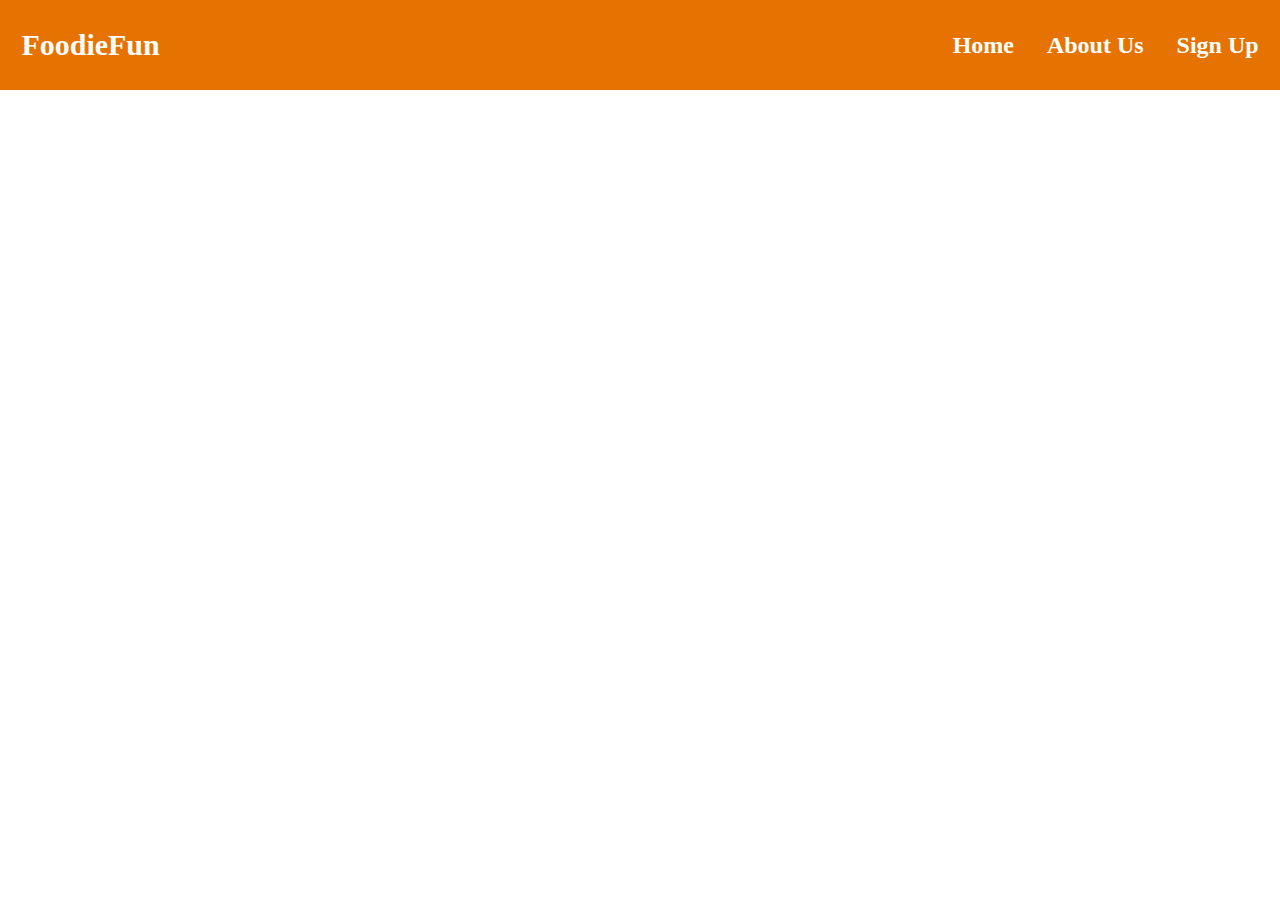
==== index.html @ bec787b6 "added reactsignup" ====
<!DOCTYPE html>
<html>
  <head>
    <title>Foodie Fun</title>
    <meta charset="utf-8"/>
    <meta name="viewport"  content="width=device-width, initial-scale= 1, user-scalable=no" />
    <link rel="stylesheet" href="css/index.css" />
  </head>
  <body>
    <!--start of container-->
    <div class="container">
      <header>
        <div class="logo-container">
          <h4><a href="#">FoodieFun</a></h4>
        </div>
        <nav>
          <h5><a href="#">Home</a></h5>
          <h5><a href="#">About Us</a></h5>
          <h5></a href="https://www.reactsignup.com">Sign Up</a></h5>
        </nav>
      </header>
    </div>
    <!--end of container-->
 </body>
</html>
---- css/index.css ----
/* CSS Reset
*/
html,
body,
div,
span,
applet,
object,
iframe,
h1,
h2,
h3,
h4,
h5,
h6,
p,
blockquote,
pre,
a,
abbr,
acronym,
address,
big,
cite,
code,
del,
dfn,
em,
img,
ins,
kbd,
q,
s,
samp,
small,
strike,
strong,
sub,
sup,
tt,
var,
b,
u,
i,
center,
dl,
dt,
dd,
ol,
ul,
li,
fieldset,
form,
label,
legend,
table,
caption,
tbody,
tfoot,
thead,
tr,
th,
td,
article,
aside,
canvas,
details,
embed,
figure,
figcaption,
footer,
header,
hgroup,
menu,
nav,
output,
ruby,
section,
summary,
time,
mark,
audio,
video {
  margin: 0;
  padding: 0;
  border: 0;
  font-size: 100%;
  font: inherit;
  vertical-align: baseline;
}
/* HTML5 display-role reset for older browsers */
article,
aside,
details,
figcaption,
figure,
footer,
header,
hgroup,
menu,
nav,
section {
  display: block;
}
body {
  line-height: 1;
}
ol,
ul {
  list-style: none;
}
blockquote,
q {
  quotes: none;
}
blockquote:before,
blockquote:after,
q:before,
q:after {
  content: "";
  content: none;
}
table {
  border-collapse: collapse;
  border-spacing: 0;
}
* {
  box-sizing: border-box;
  padding: 0;
  margin: 0;
}

html {
  font-size: 62.5%;
}

h5 {
  font-style: normal;
  font-weight: 600;
  font-size: 2.4rem;
  line-height: 3rem;
}

.container {
  width: 100%;
  margin: 0 auto;
  display: flex;
  justify-content: space-between;
  align-items: center;
  flex-direction: column;
}
header {
  width: 100%;
  min-height: 10vh;
  background: #e67300;
  color: #fff;
  padding: 0 1.67%;
  display: flex;
  justify-content: space-between;
  align-items: center;
}

header .logo-container h4 {
  font-size: 2.1rem;
  line-height: 2.6rem;
}

header .logo-container a {
color: #fff;
font-size: 3rem;
line-height: 3.8rem;
font-weight: bold;
font-style: normal;
text-decoration: none;
}

header nav {
  min-width: 306px;
  width: 20%;
  display: flex;
  justify-content: space-between;
  align-items: center;
}
header nav a {
  text-decoration: none;
  color: #fff;
}
header nav a:hover {
  font-weight: 700;
}
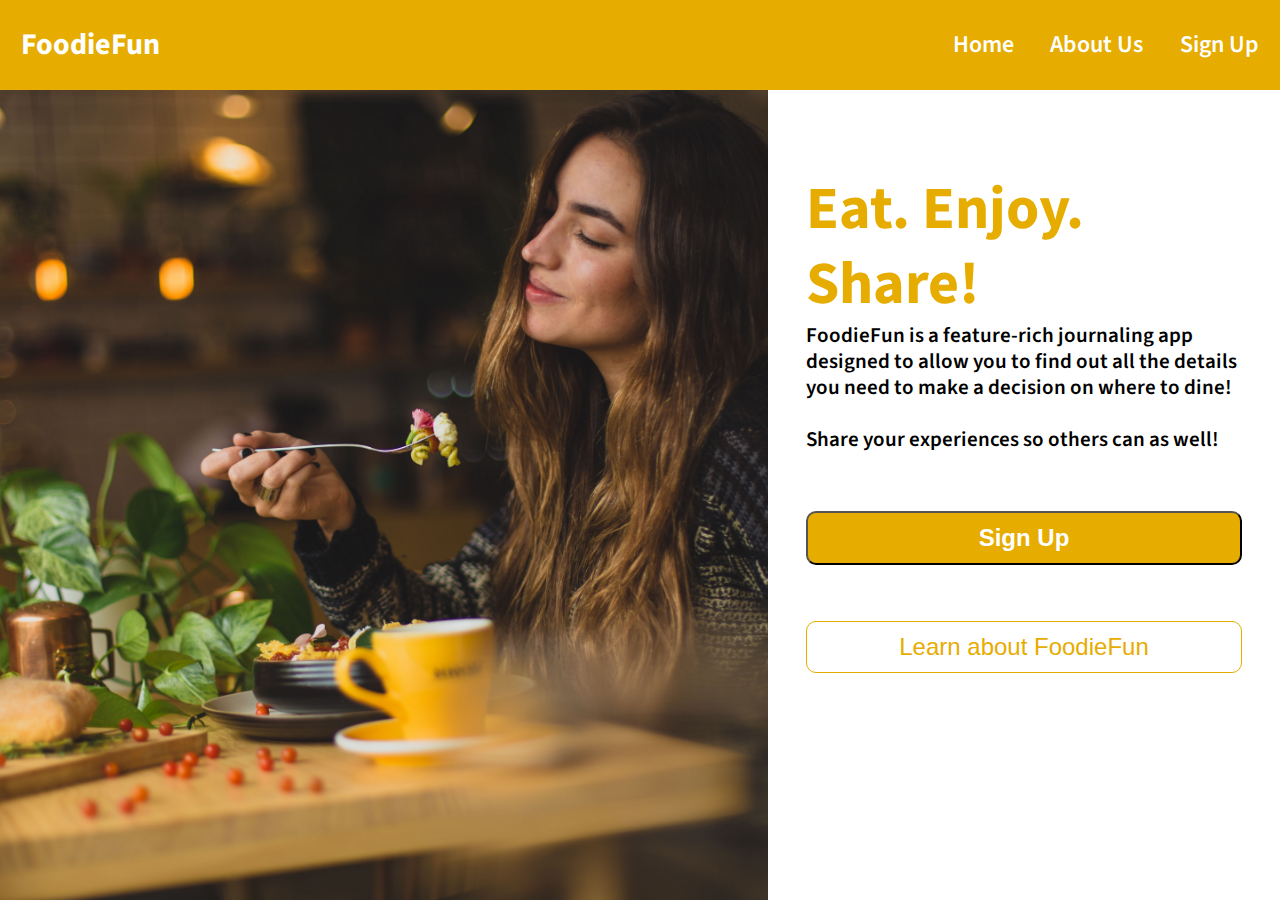
==== commit 9d738796: "built out home page" ====
--- a/index.html
+++ b/index.html
@@ -1,25 +1,101 @@
 <!DOCTYPE html>
-<html>
+<html lang="en">
   <head>
-    <title>Foodie Fun</title>
-    <meta charset="utf-8"/>
-    <meta name="viewport"  content="width=device-width, initial-scale= 1, user-scalable=no" />
+    <meta charset="UTF-8" />
+    <meta name="viewport" content="width=device-width, initial-scale=1.0" />
+    <meta http-equiv="X-UA-Compatible" content="ie=edge" />
+    <title>FoodieFun</title>
+    <link
+      href="https://fonts.googleapis.com/css?family=Source+Sans+Pro:400,600,700&display=swap"
+      rel="stylesheet"
+    />
+    
     <link rel="stylesheet" href="css/index.css" />
   </head>
   <body>
-    <!--start of container-->
+    <!--Container-->
     <div class="container">
+      <!--Header-->
       <header>
         <div class="logo-container">
           <h4><a href="#">FoodieFun</a></h4>
         </div>
+
         <nav>
-          <h5><a href="#">Home</a></h5>
-          <h5><a href="#">About Us</a></h5>
-          <h5></a href="https://www.reactsignup.com">Sign Up</a></h5>
+          <h5><a href="about/index.html" class="about-link">Home</a></h5>
+          <h5><a href="#" class="hide">About Us</a></h5>
+          <h5><a href="https://www.reactsignup.com">Sign Up</a></h5>
         </nav>
       </header>
+      <!--End Header-->
+
+      <!--Main section -->
+      <main class="main-landing-page">
+        <!--desktop styles for content starts here-->
+        <!--Hero area stars here-->
+        <section class="desktop hero-area">
+          <div class="hero-img-container">
+            <h2 class="tablet-banner-header">Eat. Enjoy. Share!</h2>
+            <!--image used as background-->
+          </div>
+        </section>
+        <!--Hero area ends here-->
+
+        <!--CTA area stars here-->
+        <section class="desktop cta-area">
+          <div class="banner-header">
+            <h2>Eat. Enjoy. Share!</h2>
+          </div>
+
+          <div class="desktop banner-desc">
+            <h6>
+              FoodieFun is a feature-rich journaling app designed to allow you to find out all the details you need to make a decision on where to dine!
+              <br />
+              <br />
+              Share your experiences so others can as well!
+            </h6>
+          </div>
+
+          <div class="desktop cta-btn-container">
+            <button class="signup">Sign Up</button>
+            
+            <button class="learn">
+              <a href="about/index.html" class="learn-link" target="_blank"
+                >Learn about FoodieFun</a
+              >
+            </button>
+          </div>
+        </section>
+        <!--CTA area ends here-->
+        <!--desktop styles for content ends here-->
+        
+        <!--Mobile content-->
+        <section class="mobile-content">
+          <div class="mobile-header">
+            <h5>Capture your Food Adventures</h5>
+            <br />
+            <h5>Sign-Up Now!</h5>
+          </div>
+
+          <div class="mobile-banner">
+            <div class="mobile-banner-img"></div>
+          </div>
+
+          <div class="mobile-cta-container">
+            <button>Sign-Up</button>
+
+            <button class="learn">
+              <a href="about/index.html" class="learn-link" target="_blank"
+                >About Us</a
+              >
+            </button>
+            
+          </div>
+        </section>
+        <!--End mobile content -->
+      </main>
+      <!--End Main section -->
     </div>
-    <!--end of container-->
- </body>
+    <!--End Container-->
+  </body>
 </html>--- a/css/index.css
+++ b/css/index.css
@@ -1,4 +1,6 @@
-/* CSS Reset
+/* http://meyerweb.com/eric/tools/css/reset/ 
+   v2.0 | 20110126
+   License: none (public domain)
 */
 html,
 body,
@@ -129,18 +131,49 @@
   padding: 0;
   margin: 0;
 }
-
 html {
   font-size: 62.5%;
 }
-
+html,
+body {
+  font-family: "Source Sans Pro", sans-serif;
+}
+h1 {
+  font-style: normal;
+  font-weight: bold;
+  font-size: 7.2rem;
+  line-height: 9.1rem;
+}
+h2 {
+  font-style: normal;
+  font-weight: bold;
+  font-size: 6rem;
+  line-height: 7.5rem;
+}
+h3 {
+  font-style: normal;
+  font-weight: bold;
+  font-size: 5rem;
+  line-height: 6.25rem;
+}
+h4 {
+  font-style: normal;
+  font-weight: bold;
+  font-size: 3rem;
+  line-height: 3.8rem;
+}
 h5 {
   font-style: normal;
   font-weight: 600;
   font-size: 2.4rem;
   line-height: 3rem;
 }
-
+h6 {
+  font-style: normal;
+  font-weight: 600;
+  font-size: 2.1rem;
+  line-height: 2.6rem;
+}
 .container {
   width: 100%;
   margin: 0 auto;
@@ -152,28 +185,51 @@
 header {
   width: 100%;
   min-height: 10vh;
-  background: #e67300;
+  background: #e6ac00;
   color: #fff;
   padding: 0 1.67%;
   display: flex;
   justify-content: space-between;
   align-items: center;
 }
-
-header .logo-container h4 {
-  font-size: 2.1rem;
-  line-height: 2.6rem;
-}
-
+@media (max-width: 375px) {
+  header {
+    padding: 5%;
+  }
+}
+@media (min-width: 376px) and (max-width: 768px) {
+  header {
+    flex-direction: column;
+  }
+}
+@media (max-width: 375px) {
+  header .logo-container {
+    display: flex;
+    justify-content: space-between;
+    align-items: center;
+    width: 40%;
+  }
+}
+@media (max-width: 375px) {
+  header .logo-container h4 {
+    font-size: 2.1rem;
+    line-height: 2.6rem;
+  }
+}
 header .logo-container a {
-color: #fff;
-font-size: 3rem;
-line-height: 3.8rem;
-font-weight: bold;
-font-style: normal;
-text-decoration: none;
-}
-
+  color: #fff;
+  font-size: 3rem;
+  line-height: 3.8rem;
+  font-weight: bold;
+  font-style: normal;
+  text-decoration: none;
+}
+@media (max-width: 375px) {
+  header .logo-container a {
+    font-size: 2.1rem;
+    line-height: 2.6rem;
+  }
+}
 header nav {
   min-width: 306px;
   width: 20%;
@@ -181,6 +237,11 @@
   justify-content: space-between;
   align-items: center;
 }
+@media (max-width: 375px) {
+  header nav {
+    min-width: 0;
+  }
+}
 header nav a {
   text-decoration: none;
   color: #fff;
@@ -188,9 +249,222 @@
 header nav a:hover {
   font-weight: 700;
 }
-
-
-
-
-
-
+@media (max-width: 375px) {
+  header nav a {
+    font-size: 2.1rem;
+    line-height: 2.6rem;
+  }
+}
+@media (max-width: 375px) {
+  header nav .about-link {
+    display: inline;
+  }
+}
+header nav .home-link {
+  display: none;
+}
+@media (max-width: 375px) {
+  header nav .home-link {
+    display: inline;
+  }
+}
+@media (max-width: 375px) {
+  header nav .hide {
+    display: none;
+  }
+}
+.main-landing-page {
+  width: 100%;
+  height: 90vh;
+  display: flex;
+  justify-content: space-between;
+  align-items: stretch;
+  
+  /*
+  Content Are - Mobile
+  */
+}
+@media (max-width: 375px) {
+  .main-landing-page {
+    justify-content: flex-end;
+    flex-direction: column-reverse;
+    align-items: center;
+    padding: 24px;
+  }
+}
+@media (min-width: 376px) and (max-width: 768px) {
+  .main-landing-page {
+    flex-direction: column;
+    height: auto;
+  }
+}
+@media (max-width: 375px) {
+  .main-landing-page .desktop {
+    display: none;
+  }
+}
+.main-landing-page .hero-area {
+  width: 60%;
+}
+@media (min-width: 376px) and (max-width: 768px) {
+  .main-landing-page .hero-area {
+    width: 100%;
+  }
+}
+.main-landing-page .hero-area .hero-img-container {
+  background: url("../images/restaurant.jpg") no-repeat center;
+  background-size: cover;
+  height: 100%;
+}
+@media (min-width: 376px) and (max-width: 768px) {
+  .main-landing-page .hero-area .hero-img-container {
+    height: 551px;
+    display: flex;
+    justify-content: center;
+    align-items: stretch;
+  }
+}
+.main-landing-page .hero-area .hero-img-container h2 {
+  display: none;
+}
+@media (min-width: 376px) and (max-width: 768px) {
+  .main-landing-page .hero-area .hero-img-container h2 {
+    display: inline-block;
+    width: 65%;
+    color: #e6ac00;
+    margin-top: 12%;
+    min-width: 280px;
+  }
+}
+.main-landing-page .cta-area {
+  width: 40%;
+  padding: 3%;
+  overflow-y: scroll;
+}
+@media (min-width: 376px) and (max-width: 768px) {
+  .main-landing-page .cta-area {
+    width: 100%;
+    padding: 3% 15%;
+  }
+}
+.main-landing-page .cta-area .banner-header {
+  margin-top: 10%;
+  color: #e6ac00;
+}
+@media (min-width: 376px) and (max-width: 768px) {
+  .main-landing-page .cta-area .banner-header {
+    display: none;
+  }
+}
+.main-landing-page .cta-area .banner-desc {
+  margin-bottom: 10%;
+}
+@media (min-width: 376px) and (max-width: 768px) {
+  .main-landing-page .cta-area .banner-desc {
+    margin-bottom: 5%;
+  }
+}
+.main-landing-page .cta-area .cta-btn-container {
+  line-height: 2rem;
+  font-size: 1.6rem;
+  color: #e6ac00;
+}
+.main-landing-page .cta-area .cta-btn-container button {
+  width: 100%;
+  background-color: #e6ac00;
+  font-size: 2.4rem;
+  color: #fff;
+  text-align: center;
+  line-height: 3rem;
+  font-weight: bold;
+  border-radius: 10px;
+  padding: 10px 0;
+  margin: 16px 0;
+  outline: none;
+}
+.main-landing-page .cta-area .cta-btn-container .learn {
+  background: #fff;
+  border: 0.5px solid #e6ac00;
+  margin-top: 40px;
+}
+.main-landing-page .cta-area .cta-btn-container .login {
+  color: #e6ac00;
+  font-size: 1.6rem;
+}
+.main-landing-page .cta-area .cta-btn-container .learn-link {
+  color: #e6ac00;
+  font-size: 2.4rem;
+  text-decoration: none;
+  font-weight: normal;
+}
+.main-landing-page .mobile-content {
+  display: none;
+}
+@media (max-width: 375px) {
+  .main-landing-page .mobile-content {
+    display: flex;
+    justify-content: space-between;
+    align-items: center;
+    flex-direction: column;
+    width: 100%;
+    height: 100%;
+  }
+}
+.main-landing-page .mobile-content .mobile-header h5 {
+  color: #e6ac00;
+  margin-bottom: 8px;
+  font-weight: bold;
+}
+.main-landing-page .mobile-content .mobile-banner {
+  width: 100%;
+  height: 320px;
+}
+.main-landing-page .mobile-content .mobile-banner .mobile-banner-img {
+  height: 100%;
+  background: url("../images/restaurant.jpg") no-repeat center;
+  background-size: cover;
+}
+.main-landing-page .mobile-content .mobile-cta-container {
+  width: 100%;
+  line-height: 2rem;
+  font-size: 1.6rem;
+  color: #e6ac00;
+  margin-bottom: 30px;
+}
+.main-landing-page .mobile-content .mobile-cta-container button {
+  width: 100%;
+  background-color: #e6ac00;
+  font-size: 2.4rem;
+  color: #fff;
+  text-align: center;
+  line-height: 3rem;
+  font-weight: bold;
+  border-radius: 10px;
+  padding: 10px 0;
+  margin: 16px 0;
+  outline: none;
+}
+.main-landing-page .mobile-content .mobile-cta-container .learn {
+  background: #fff;
+  border: 0.5px solid #e6ac00;
+}
+.main-landing-page .mobile-content .mobile-cta-container .login {
+  color: #e6ac00;
+  font-size: 1.6rem;
+  line-height: 2rem;
+}
+.main-landing-page .mobile-content .mobile-cta-container .learn-link {
+  color: #e6ac00;
+  font-size: 2.4rem;
+  text-decoration: none;
+  font-weight: normal;
+}
+
+
+
+
+
+
+
+
+
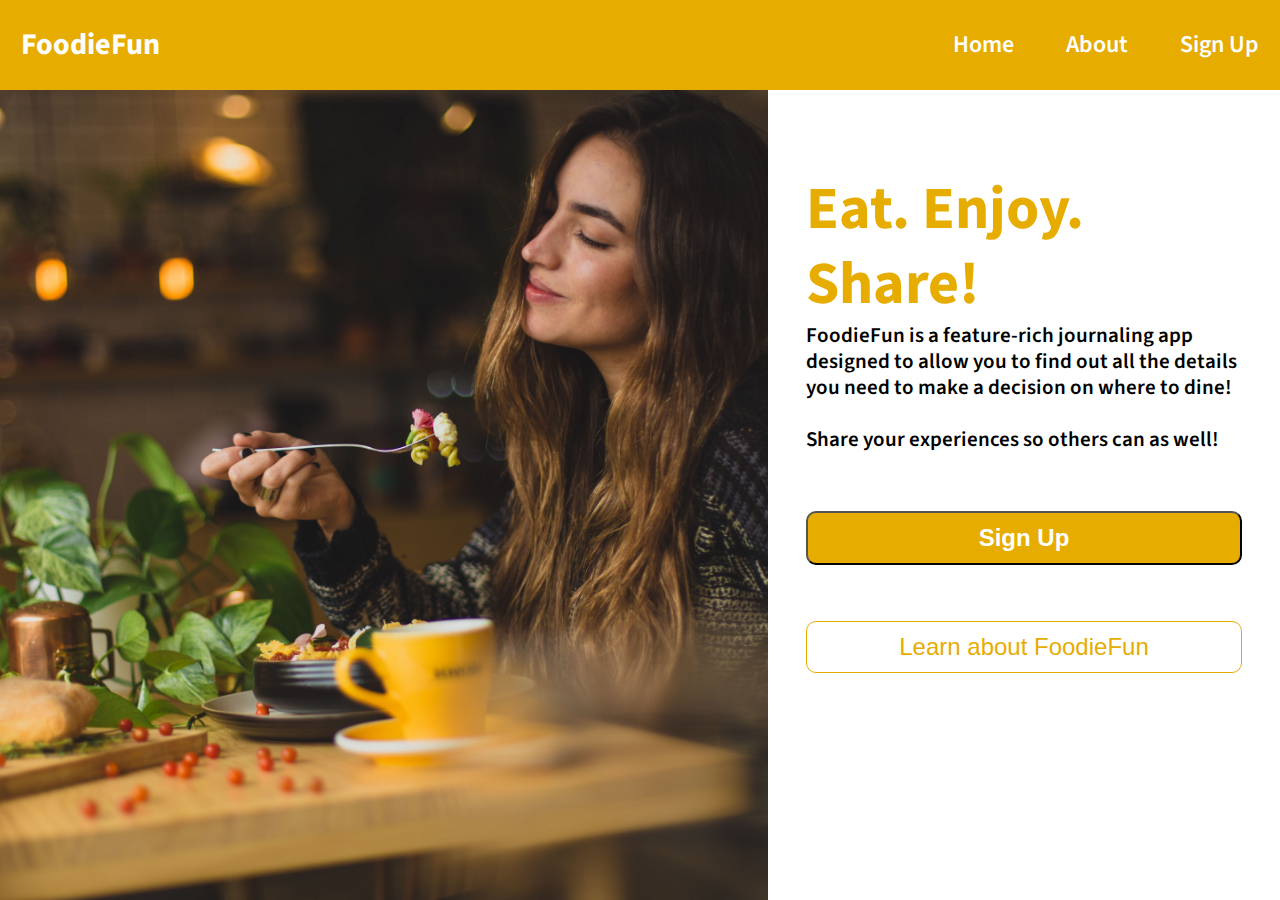
==== commit 3f93d43f: "starting about page" ====
--- a/index.html
+++ b/index.html
@@ -23,7 +23,7 @@
 
         <nav>
           <h5><a href="about/index.html" class="about-link">Home</a></h5>
-          <h5><a href="#" class="hide">About Us</a></h5>
+          <h5><a href="#" class="hide">About</a></h5>
           <h5><a href="https://www.reactsignup.com">Sign Up</a></h5>
         </nav>
       </header>
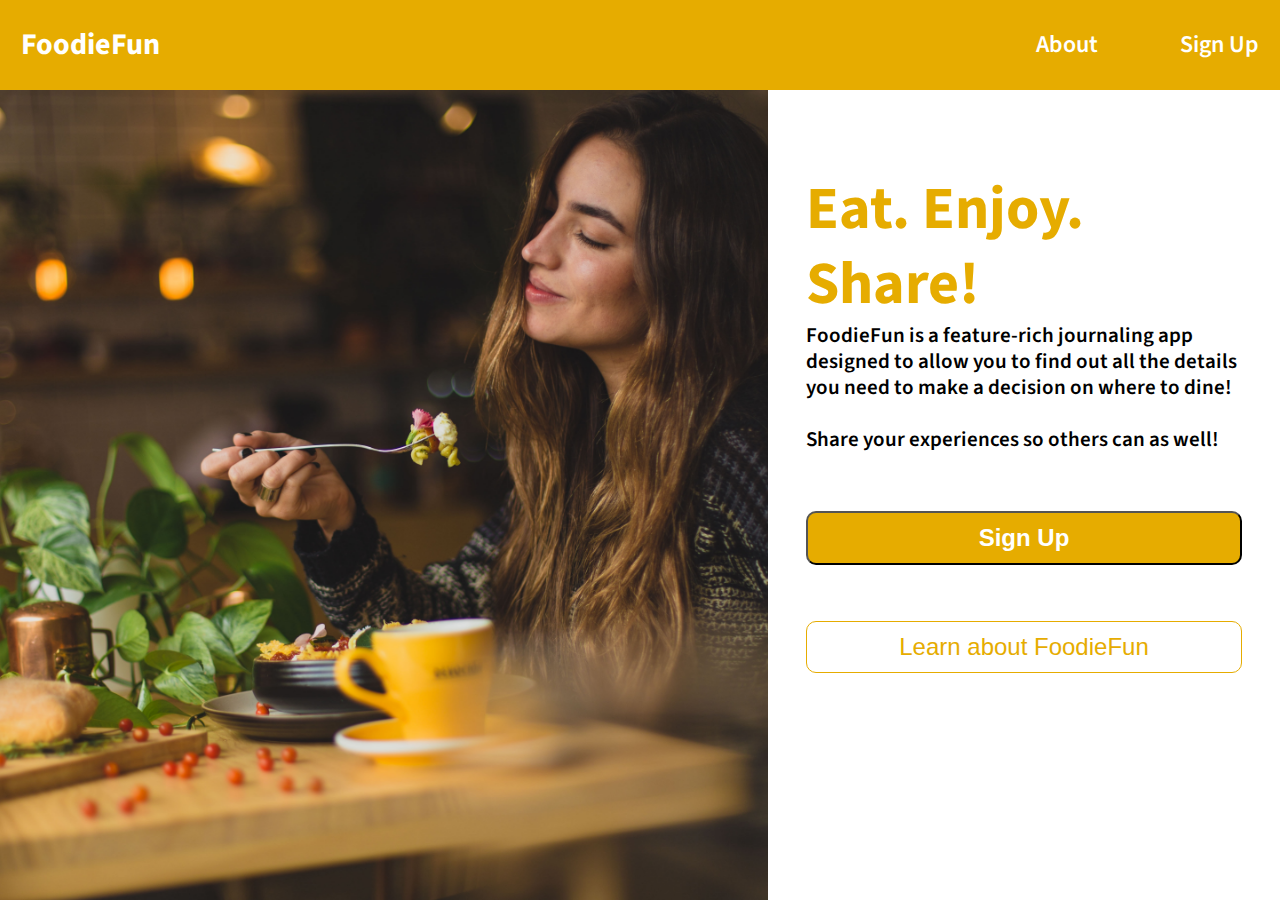
==== commit dc8fae44: "took out home page in Nav...decided to just go with About & Signup" ====
--- a/index.html
+++ b/index.html
@@ -22,8 +22,7 @@
         </div>
 
         <nav>
-          <h5><a href="about/index.html" class="about-link">Home</a></h5>
-          <h5><a href="#" class="hide">About</a></h5>
+          <h5><a href="about/index.html" class="about-link">About</a></h5>
           <h5><a href="https://www.reactsignup.com">Sign Up</a></h5>
         </nav>
       </header>
--- a/css/index.css
+++ b/css/index.css
@@ -231,8 +231,8 @@
   }
 }
 header nav {
-  min-width: 306px;
-  width: 20%;
+  min-width: 100px;
+  width: 18%;
   display: flex;
   justify-content: space-between;
   align-items: center;
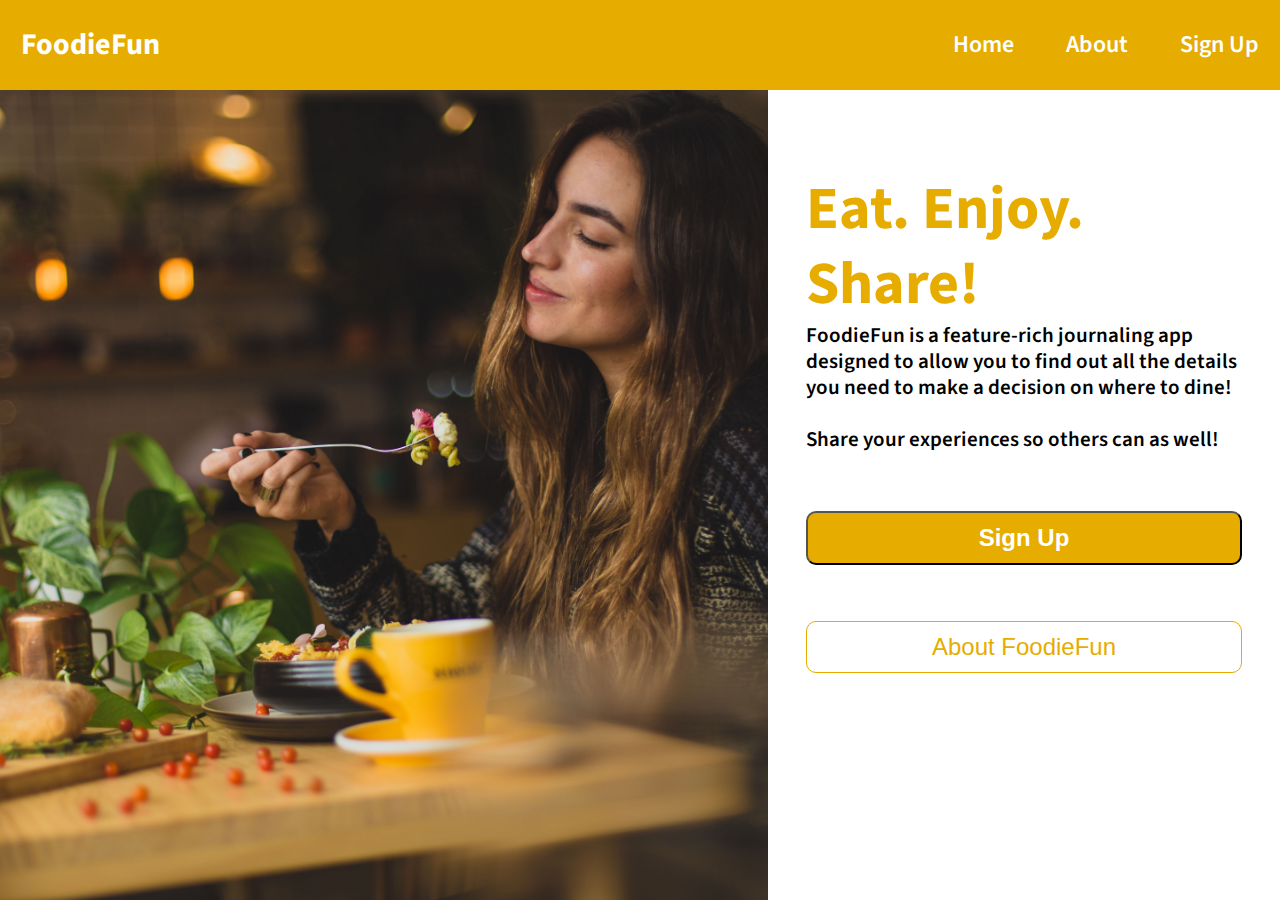
==== commit b8a9dc78: "made adjustments to media queries" ====
--- a/index.html
+++ b/index.html
@@ -1,5 +1,5 @@
 <!DOCTYPE html>
-<html lang="en">
+<html>
   <head>
     <meta charset="UTF-8" />
     <meta name="viewport" content="width=device-width, initial-scale=1.0" />
@@ -22,6 +22,7 @@
         </div>
 
         <nav>
+          <h5><a href="" >Home</a></h5>
           <h5><a href="about/index.html" class="about-link">About</a></h5>
           <h5><a href="https://www.reactsignup.com">Sign Up</a></h5>
         </nav>
@@ -30,7 +31,7 @@
 
       <!--Main section -->
       <main class="main-landing-page">
-        <!--desktop styles for content starts here-->
+        
         <!--Hero area stars here-->
         <section class="desktop hero-area">
           <div class="hero-img-container">
@@ -60,38 +61,13 @@
             
             <button class="learn">
               <a href="about/index.html" class="learn-link" target="_blank"
-                >Learn about FoodieFun</a
+                >About FoodieFun</a
               >
             </button>
           </div>
         </section>
         <!--CTA area ends here-->
-        <!--desktop styles for content ends here-->
-        
-        <!--Mobile content-->
-        <section class="mobile-content">
-          <div class="mobile-header">
-            <h5>Capture your Food Adventures</h5>
-            <br />
-            <h5>Sign-Up Now!</h5>
-          </div>
-
-          <div class="mobile-banner">
-            <div class="mobile-banner-img"></div>
-          </div>
-
-          <div class="mobile-cta-container">
-            <button>Sign-Up</button>
-
-            <button class="learn">
-              <a href="about/index.html" class="learn-link" target="_blank"
-                >About Us</a
-              >
-            </button>
-            
-          </div>
-        </section>
-        <!--End mobile content -->
+             
       </main>
       <!--End Main section -->
     </div>
--- a/css/index.css
+++ b/css/index.css
@@ -231,8 +231,8 @@
   }
 }
 header nav {
-  min-width: 100px;
-  width: 18%;
+  min-width: 306px;
+  width: 20%;
   display: flex;
   justify-content: space-between;
   align-items: center;
@@ -280,11 +280,9 @@
   justify-content: space-between;
   align-items: stretch;
   
-  /*
-  Content Are - Mobile
-  */
-}
-@media (max-width: 375px) {
+  /* Mobile */
+}
+@media (max-width: 500px) {
   .main-landing-page {
     justify-content: flex-end;
     flex-direction: column-reverse;
@@ -312,7 +310,7 @@
   }
 }
 .main-landing-page .hero-area .hero-img-container {
-  background: url("../images/restaurant.jpg") no-repeat center;
+  background: url("../images/restaurant.jpg") no-repeat center center;
   background-size: cover;
   height: 100%;
 }
@@ -400,7 +398,7 @@
 .main-landing-page .mobile-content {
   display: none;
 }
-@media (max-width: 375px) {
+@media (max-width: 500px) {
   .main-landing-page .mobile-content {
     display: flex;
     justify-content: space-between;
@@ -421,7 +419,6 @@
 }
 .main-landing-page .mobile-content .mobile-banner .mobile-banner-img {
   height: 100%;
-  background: url("../images/restaurant.jpg") no-repeat center;
   background-size: cover;
 }
 .main-landing-page .mobile-content .mobile-cta-container {
@@ -460,11 +457,5 @@
   font-weight: normal;
 }
 
+/* About Page */
 
-
-
-
-
-
-
-
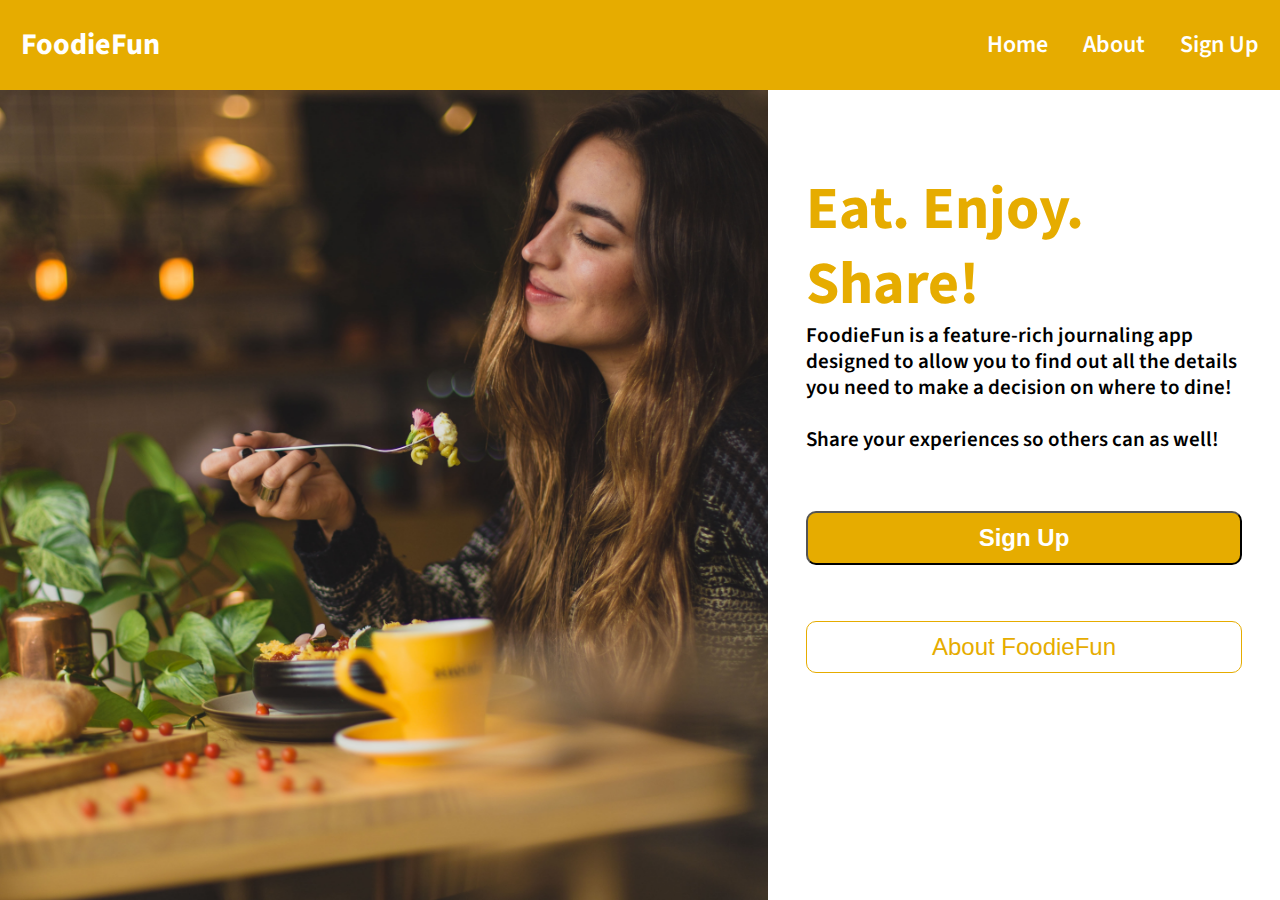
==== commit 9e45acdb: "added less file structure" ====
--- a/index.html
+++ b/index.html
@@ -18,7 +18,7 @@
       <!--Header-->
       <header>
         <div class="logo-container">
-          <h4><a href="#">FoodieFun</a></h4>
+          <h4><a>FoodieFun</h4>
         </div>
 
         <nav>
--- a/css/index.css
+++ b/css/index.css
@@ -185,7 +185,7 @@
 header {
   width: 100%;
   min-height: 10vh;
-  background: #e6ac00;
+  background: #E6AC00;
   color: #fff;
   padding: 0 1.67%;
   display: flex;
@@ -279,10 +279,9 @@
   display: flex;
   justify-content: space-between;
   align-items: stretch;
-  
-  /* Mobile */
-}
-@media (max-width: 500px) {
+  /* Mobile Content */
+}
+@media (max-width: 375px) {
   .main-landing-page {
     justify-content: flex-end;
     flex-direction: column-reverse;
@@ -329,7 +328,7 @@
   .main-landing-page .hero-area .hero-img-container h2 {
     display: inline-block;
     width: 65%;
-    color: #e6ac00;
+    color: #E6AC00;
     margin-top: 12%;
     min-width: 280px;
   }
@@ -347,7 +346,7 @@
 }
 .main-landing-page .cta-area .banner-header {
   margin-top: 10%;
-  color: #e6ac00;
+  color: #E6AC00;
 }
 @media (min-width: 376px) and (max-width: 768px) {
   .main-landing-page .cta-area .banner-header {
@@ -365,11 +364,11 @@
 .main-landing-page .cta-area .cta-btn-container {
   line-height: 2rem;
   font-size: 1.6rem;
-  color: #e6ac00;
+  color: #E6AC00;
 }
 .main-landing-page .cta-area .cta-btn-container button {
   width: 100%;
-  background-color: #e6ac00;
+  background-color: #E6AC00;
   font-size: 2.4rem;
   color: #fff;
   text-align: center;
@@ -382,15 +381,15 @@
 }
 .main-landing-page .cta-area .cta-btn-container .learn {
   background: #fff;
-  border: 0.5px solid #e6ac00;
+  border: 0.5px solid #E6AC00;
   margin-top: 40px;
 }
 .main-landing-page .cta-area .cta-btn-container .login {
-  color: #e6ac00;
+  color: #E6AC00;
   font-size: 1.6rem;
 }
 .main-landing-page .cta-area .cta-btn-container .learn-link {
-  color: #e6ac00;
+  color: #E6AC00;
   font-size: 2.4rem;
   text-decoration: none;
   font-weight: normal;
@@ -398,7 +397,7 @@
 .main-landing-page .mobile-content {
   display: none;
 }
-@media (max-width: 500px) {
+@media (max-width: 375px) {
   .main-landing-page .mobile-content {
     display: flex;
     justify-content: space-between;
@@ -409,7 +408,7 @@
   }
 }
 .main-landing-page .mobile-content .mobile-header h5 {
-  color: #e6ac00;
+  color: #E6AC00;
   margin-bottom: 8px;
   font-weight: bold;
 }
@@ -419,18 +418,19 @@
 }
 .main-landing-page .mobile-content .mobile-banner .mobile-banner-img {
   height: 100%;
+  background: url("../images/restaurant.jpg") no-repeat center;
   background-size: cover;
 }
 .main-landing-page .mobile-content .mobile-cta-container {
   width: 100%;
   line-height: 2rem;
   font-size: 1.6rem;
-  color: #e6ac00;
+  color: #E6AC00;
   margin-bottom: 30px;
 }
 .main-landing-page .mobile-content .mobile-cta-container button {
   width: 100%;
-  background-color: #e6ac00;
+  background-color: #E6AC00;
   font-size: 2.4rem;
   color: #fff;
   text-align: center;
@@ -443,15 +443,15 @@
 }
 .main-landing-page .mobile-content .mobile-cta-container .learn {
   background: #fff;
-  border: 0.5px solid #e6ac00;
+  border: 0.5px solid #E6AC00;
 }
 .main-landing-page .mobile-content .mobile-cta-container .login {
-  color: #e6ac00;
+  color: #E6AC00;
   font-size: 1.6rem;
   line-height: 2rem;
 }
 .main-landing-page .mobile-content .mobile-cta-container .learn-link {
-  color: #e6ac00;
+  color: #E6AC00;
   font-size: 2.4rem;
   text-decoration: none;
   font-weight: normal;
@@ -459,3 +459,31 @@
 
 /* About Page */
 
+.main-about-page {
+  width: 100%;
+  display: flex;
+  justify-content: space-between;
+  align-items: stretch;
+}
+
+.main-about-page .team {
+  width: 62%;
+  padding: 1.22% 2.68% 4.07%;
+}
+
+.main-about-page .team .about-banner {
+  display: flex;
+  justify-content: flex-end;
+  align-items: stretch;
+}
+
+.main-about-page .team .about-banner h4 {
+  text-align: right;
+  color: #E6AC00;
+  width: 100%;
+}
+
+.main-about-page .team-members {
+  width: 76%;
+}
+
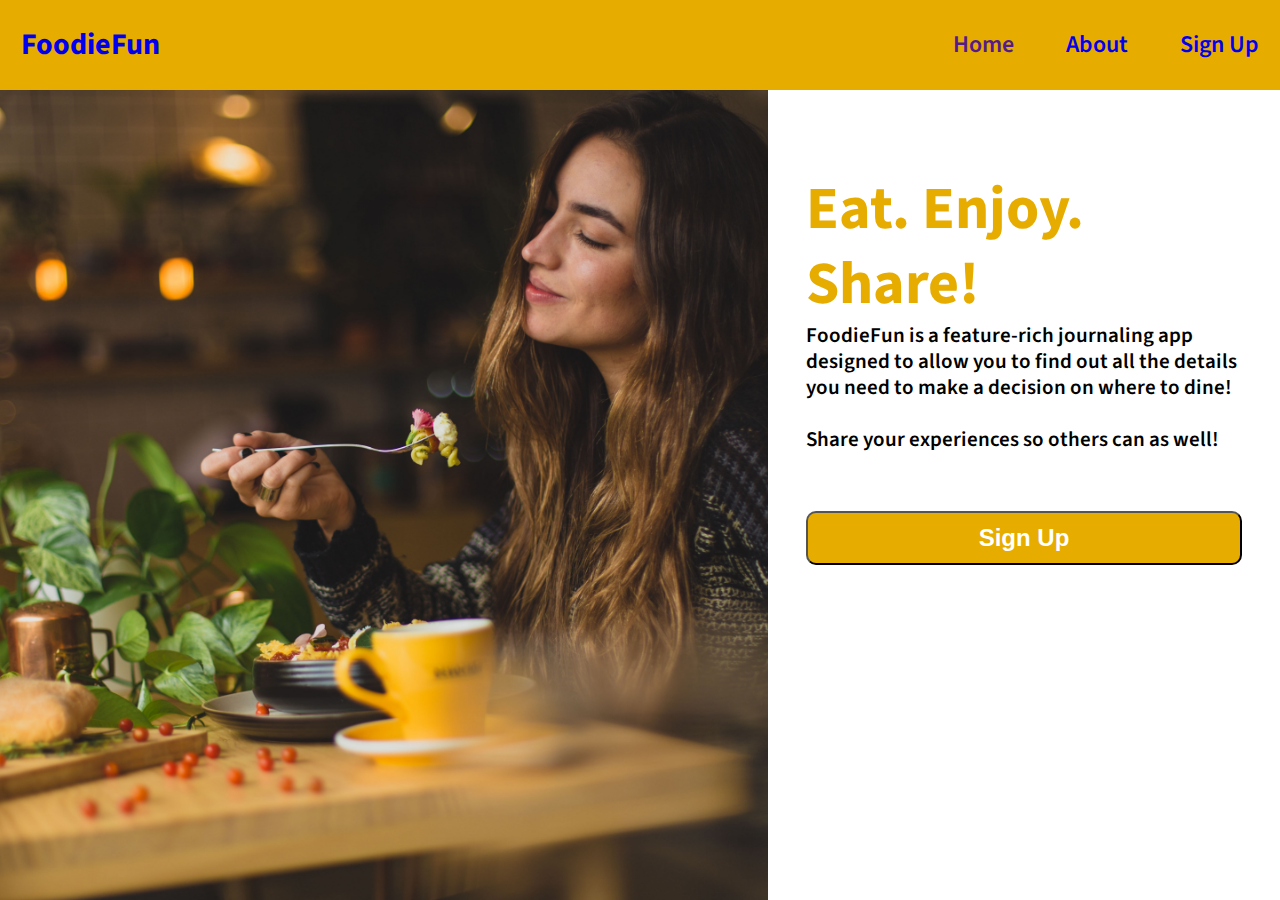
==== commit b8bb6723: "finished project" ====
--- a/index.html
+++ b/index.html
@@ -1,76 +1,69 @@
 <!DOCTYPE html>
-<html>
-  <head>
-    <meta charset="UTF-8" />
-    <meta name="viewport" content="width=device-width, initial-scale=1.0" />
-    <meta http-equiv="X-UA-Compatible" content="ie=edge" />
-    <title>FoodieFun</title>
-    <link
-      href="https://fonts.googleapis.com/css?family=Source+Sans+Pro:400,600,700&display=swap"
-      rel="stylesheet"
-    />
-    
-    <link rel="stylesheet" href="css/index.css" />
-  </head>
-  <body>
-    <!--Container-->
-    <div class="container">
-      <!--Header-->
-      <header>
-        <div class="logo-container">
-          <h4><a>FoodieFun</h4>
-        </div>
+	<html lang="en">
+	  <head>
+	    <meta charset="UTF-8" />
+	    <meta name="viewport" content="width=device-width, initial-scale=1.0" />
+	    <meta http-equiv="X-UA-Compatible" content="ie=edge" />
+	    <title>FoodieFun</title>
+	    <link
+	      href="https://fonts.googleapis.com/css?family=Source+Sans+Pro:400,600,700&display=swap"
+	      rel="stylesheet"
+	    />
+	    <link rel="stylesheet" href="css/index.css" />
+	  </head>
+	  <body>
+	    <!--start of container-->
+	    <div class="container">
+	      <!--Header stars here-->
+	      <header>
+	        <div class="logo-container">
+	          <h4><a href="#">FoodieFun</a></h4>
+	        </div>
+	        <nav>
+	          <h5><a href="" class="about-link">Home</a></h5>
+	          <h5><a href="about/index.html" class="about-link"class="hide">About</a></h5>
+	          <h5><a href="#" class="hide">Sign Up</a></h5>
+	        </nav>
+	      </header>
+	      <!--Header ends here-->
+	
+	      <!--Main section stars here-->
+	      <main class="main-landing-page">
+	        <!--desktop styles for content starts here-->
+	        <!--Hero area stars here-->
+	        <section class="desktop hero-area">
+	          <div class="hero-img-container">
+	            <h2 class="tablet-banner-header">Eat. Enjoy. Share!</h2>
+	          </div>
+	        </section>
+	        <!--Hero area ends here-->
+	
+	        <!--CTA area starts here-->
+	        <section class="desktop cta-area">
+	          <div class="banner-header">
+	            <h2>Eat. Enjoy. Share!</h2>
+	          </div>
+	
+	          <div class="desktop banner-desc">
+	            <h6>
+	              FoodieFun is a feature-rich journaling app designed to allow you to find out all the details you need to make a decision on where to dine!
+	              <br>
+	              <br>
+	              Share your experiences so others can as well!
+	            </h6>
+	          </div>
 
-        <nav>
-          <h5><a href="" >Home</a></h5>
-          <h5><a href="about/index.html" class="about-link">About</a></h5>
-          <h5><a href="https://www.reactsignup.com">Sign Up</a></h5>
-        </nav>
-      </header>
-      <!--End Header-->
-
-      <!--Main section -->
-      <main class="main-landing-page">
-        
-        <!--Hero area stars here-->
-        <section class="desktop hero-area">
-          <div class="hero-img-container">
-            <h2 class="tablet-banner-header">Eat. Enjoy. Share!</h2>
-            <!--image used as background-->
-          </div>
-        </section>
-        <!--Hero area ends here-->
-
-        <!--CTA area stars here-->
-        <section class="desktop cta-area">
-          <div class="banner-header">
-            <h2>Eat. Enjoy. Share!</h2>
-          </div>
-
-          <div class="desktop banner-desc">
-            <h6>
-              FoodieFun is a feature-rich journaling app designed to allow you to find out all the details you need to make a decision on where to dine!
-              <br />
-              <br />
-              Share your experiences so others can as well!
-            </h6>
-          </div>
-
-          <div class="desktop cta-btn-container">
-            <button class="signup">Sign Up</button>
-            
-            <button class="learn">
-              <a href="about/index.html" class="learn-link" target="_blank"
-                >About FoodieFun</a
-              >
-            </button>
-          </div>
-        </section>
-        <!--CTA area ends here-->
-             
-      </main>
-      <!--End Main section -->
-    </div>
-    <!--End Container-->
-  </body>
-</html>+	          <div class="desktop cta-btn-container">
+	            <button class="signup">Sign Up</button>
+	          </div>
+	        </section>
+	        <!--CTA area ends here-->
+	        <!--desktop styles for content ends here-->
+	      	       
+	      </main>
+	      <!--Main section ends here-->
+	    </div>
+	    <!--end of container-->
+	  </body>
+	</html>
+	
--- a/css/index.css
+++ b/css/index.css
@@ -1,7 +1,7 @@
 /* http://meyerweb.com/eric/tools/css/reset/ 
-   v2.0 | 20110126
-   License: none (public domain)
-*/
+	   v2.0 | 20110126
+	   License: none (public domain)
+	*/
 html,
 body,
 div,
@@ -186,7 +186,6 @@
   width: 100%;
   min-height: 10vh;
   background: #E6AC00;
-  color: #fff;
   padding: 0 1.67%;
   display: flex;
   justify-content: space-between;
@@ -195,11 +194,6 @@
 @media (max-width: 375px) {
   header {
     padding: 5%;
-  }
-}
-@media (min-width: 376px) and (max-width: 768px) {
-  header {
-    flex-direction: column;
   }
 }
 @media (max-width: 375px) {
@@ -217,7 +211,6 @@
   }
 }
 header .logo-container a {
-  color: #fff;
   font-size: 3rem;
   line-height: 3.8rem;
   font-weight: bold;
@@ -244,7 +237,6 @@
 }
 header nav a {
   text-decoration: none;
-  color: #fff;
 }
 header nav a:hover {
   font-weight: 700;
@@ -279,7 +271,7 @@
   display: flex;
   justify-content: space-between;
   align-items: stretch;
-  /* Mobile Content */
+  /* Mobile */
 }
 @media (max-width: 375px) {
   .main-landing-page {
@@ -309,7 +301,7 @@
   }
 }
 .main-landing-page .hero-area .hero-img-container {
-  background: url("../images/restaurant.jpg") no-repeat center center;
+  background: url("../images/restaurant.jpg") no-repeat center;
   background-size: cover;
   height: 100%;
 }
@@ -379,21 +371,6 @@
   margin: 16px 0;
   outline: none;
 }
-.main-landing-page .cta-area .cta-btn-container .learn {
-  background: #fff;
-  border: 0.5px solid #E6AC00;
-  margin-top: 40px;
-}
-.main-landing-page .cta-area .cta-btn-container .login {
-  color: #E6AC00;
-  font-size: 1.6rem;
-}
-.main-landing-page .cta-area .cta-btn-container .learn-link {
-  color: #E6AC00;
-  font-size: 2.4rem;
-  text-decoration: none;
-  font-weight: normal;
-}
 .main-landing-page .mobile-content {
   display: none;
 }
@@ -441,49 +418,308 @@
   margin: 16px 0;
   outline: none;
 }
-.main-landing-page .mobile-content .mobile-cta-container .learn {
-  background: #fff;
-  border: 0.5px solid #E6AC00;
-}
-.main-landing-page .mobile-content .mobile-cta-container .login {
-  color: #E6AC00;
-  font-size: 1.6rem;
-  line-height: 2rem;
-}
-.main-landing-page .mobile-content .mobile-cta-container .learn-link {
-  color: #E6AC00;
-  font-size: 2.4rem;
-  text-decoration: none;
-  font-weight: normal;
-}
-
 /* About Page */
-
 .main-about-page {
   width: 100%;
   display: flex;
   justify-content: space-between;
   align-items: stretch;
 }
-
 .main-about-page .team {
   width: 62%;
   padding: 1.22% 2.68% 4.07%;
 }
-
+@media (max-width: 375px) {
+  .main-about-page .team {
+    width: 100%;
+    background: none;
+    padding: 0 24px 15px;
+  }
+}
+@media (min-width: 376px) and (max-width: 768px) {
+  .main-about-page .team {
+    width: 100%;
+    display: flex;
+    justify-content: center;
+    align-items: center;
+    flex-direction: column;
+    padding: 7.5% 15%;
+  }
+}
 .main-about-page .team .about-banner {
   display: flex;
   justify-content: flex-end;
   align-items: stretch;
 }
-
-.main-about-page .team .about-banner h4 {
+.main-about-page .team .about-banner h1 {
   text-align: right;
   color: #E6AC00;
   width: 100%;
 }
-
+@media (max-width: 375px) {
+  .main-about-page .team .about-banner h1 {
+    display: none;
+  }
+}
+@media (min-width: 376px) and (max-width: 768px) {
+  .main-about-page .team .about-banner h1 {
+    font-size: 6rem;
+    line-height: 7.5rem;
+    margin-bottom: 32px;
+  }
+}
 .main-about-page .team-members {
   width: 76%;
 }
-
+@media (max-width: 375px) {
+  .main-about-page .team-members {
+    width: 100%;
+  }
+}
+.main-about-page .team-members .team-members-title h2 {
+  color: #E6AC00;
+  margin: 1.52% 0 2.85%;
+}
+@media (max-width: 375px) {
+  .main-about-page .team-members .team-members-title h2 {
+    margin: 0 0 16px;
+    font-size: 3rem;
+    line-height: 3.8rem;
+  }
+}
+@media (min-width: 376px) and (max-width: 768px) {
+  .main-about-page .team-members .team-members-title h2 {
+    font-size: 3rem;
+    line-height: 3.8rem;
+  }
+}
+.main-about-page .team-members .gallery {
+  display: flex;
+  justify-content: space-between;
+  align-items: stretch;
+  flex-wrap: wrap;
+}
+.main-about-page .team-members .gallery .team-members-info {
+  width: 49%;
+  min-width: 210px;
+  margin-bottom: 6%;
+  max-width: 400px;
+  height: 330px;
+}
+.main-about-page .img-container {
+  height: 60%;
+  width: 100%;
+}
+.main-about-page .img-container img {
+  width: 100%;
+  height: 100%;
+  object-fit: cover;
+  object-position: 50% 60%;
+}
+.main-about-page .team-members-info-container {
+  padding: 2%;
+  display: flex;
+  justify-content: space-between;
+  align-items: stretch;
+  flex-direction: column;
+}
+@media (min-width: 376px) and (max-width: 768px) {
+  .main-about-page .team-members-info-container {
+    flex-direction: row;
+    align-items: flex-start;
+    padding-bottom: 0;
+    margin-top: 20px;
+  }
+}
+.main-about-page .team-members-info-container h5 {
+  font-weight: bold;
+}
+@media (max-width: 375px) {
+  .main-about-page .team-members-info-container h5 {
+    font-size: 2.1rem;
+    line-height: 2.6rem;
+  }
+}
+@media (min-width: 376px) and (max-width: 768px) {
+  .main-about-page .team-members-info-container h5 {
+    width: 25%;
+    font-size: 2.1rem;
+    line-height: 2.6rem;
+  }
+}
+.main-about-page .team-members-info-container h6 {
+  margin: 1% 0 2% 0;
+  font-weight: normal;
+}
+@media (max-width: 375px) {
+  .main-about-page .team-members-info-container h6 {
+    font-size: 1.6rem;
+    line-height: 2rem;
+  }
+}
+@media (min-width: 376px) and (max-width: 768px) {
+  .main-about-page .team-members-info-container h6 {
+    width: 45%;
+    font-size: 1.6rem;
+    line-height: 2rem;
+    text-align: center;
+  }
+}
+.main-about-page .tablet-about-foodie {
+  display: none;
+}
+@media (min-width: 376px) and (max-width: 768px) {
+  .main-about-page .tablet-about-foodie {
+    display: inline-block;
+    width: 100%;
+  }
+}
+.about-foodie {
+  width: 38%;
+  padding: 1.22% 1.5% 4.07%;
+  overflow: hidden;
+}
+@media (min-width: 376px) and (max-width: 768px) {
+  .about-foodie {
+    display: none;
+  }
+}
+.about-foodie .mobile-title {
+  display: none;
+}
+@media (max-width: 375px) {
+  .about-foodie .mobile-title {
+    display: block;
+    text-align: center;
+    margin: 32px 0;
+    color: #E6AC00;
+    font-size: 4.8rem;
+    line-height: 6rem;
+  }
+}
+@media (max-width: 375px) {
+  .about-foodie {
+    width: 100%;
+    padding: 0 24px 16px 24px;
+  }
+}
+.about-foodie .pseudo {
+  height: 5%;
+}
+@media (max-width: 375px) {
+  .about-foodie .pseudo {
+    display: none;
+  }
+}
+@media (min-width: 376px) and (max-width: 768px) {
+  .about-foodie .pseudo {
+    display: none;
+  }
+}
+.about-foodie .about-foodie-title {
+  margin: 2.52% 0 5.87%;
+  color: #E6AC00;
+  width: 80%;
+  height: 9.71%;
+}
+@media (max-width: 375px) {
+  .about-foodie .about-foodie-title {
+    width: 100%;
+  }
+}
+.about-foodie .about-foodie-title h2 {
+  margin-bottom: 9.17%;
+}
+@media (max-width: 375px) {
+  .about-foodie .about-foodie-title h2 {
+    font-size: 3rem;
+    line-height: 3.8rem;
+  }
+}
+@media (min-width: 376px) and (max-width: 768px) {
+  .about-foodie .about-foodie-title h2 {
+    font-size: 3rem;
+    line-height: 3.8rem;
+  }
+}
+.about-foodie .about-foodie-title h4 {
+  min-width: 320px;
+}
+@media (max-width: 375px) {
+  .about-foodie .about-foodie-title h4 {
+    font-size: 2.1rem;
+    line-height: 2.6rem;
+  }
+}
+@media (min-width: 376px) and (max-width: 768px) {
+  .about-foodie .about-foodie-title h4 {
+    font-size: 2.1rem;
+    line-height: 2.6rem;
+  }
+}
+@media (max-width: 375px) {
+  .about-foodie .about-foodie-container {
+    margin-bottom: 5%;
+  }
+}
+@media (min-width: 376px) and (max-width: 768px) {
+  .about-foodie .about-foodie-container {
+    margin-bottom: 5%;
+  }
+}
+@media (max-width: 375px) {
+  .about-foodie .about-foodie-container h6 {
+    font-size: 1.8rem;
+    line-height: 2.3rem;
+  }
+}
+.about-foodie .about-foodie-img-container {
+  width: 100%;
+  height: 75.38%;
+  margin-bottom: 5.03%;
+}
+@media (max-width: 375px) {
+  .about-foodie .about-foodie-img-container {
+    height: 340px;
+  }
+}
+@media (min-width: 376px) and (max-width: 768px) {
+  .about-foodie .about-foodie-img-container {
+    height: 340px;
+  }
+}
+.about-foodie .smaller-container {
+  height: 33.28%;
+  display: flex;
+  justify-content: space-evenly;
+  align-items: stretch;
+  flex-direction: column-reverse;
+  margin-bottom: 0;
+  padding-top: 5%;
+}
+@media (max-width: 375px) {
+  .about-foodie .smaller-container {
+    flex-direction: column;
+  }
+}
+@media (min-width: 376px) and (max-width: 768px) {
+  .about-foodie .smaller-container {
+    flex-direction: column;
+  }
+}
+.about-foodie .smaller-container .about-foodie-img-container {
+  height: 58.17%;
+  margin-top: 6.11%;
+}
+@media (max-width: 375px) {
+  .about-foodie .smaller-container .about-foodie-img-container {
+    height: 340px;
+    margin-top: 0;
+  }
+}
+@media (min-width: 376px) and (max-width: 768px) {
+  .about-foodie .smaller-container .about-foodie-img-container {
+    height: 340px;
+    margin-top: 0;
+  }
+}
